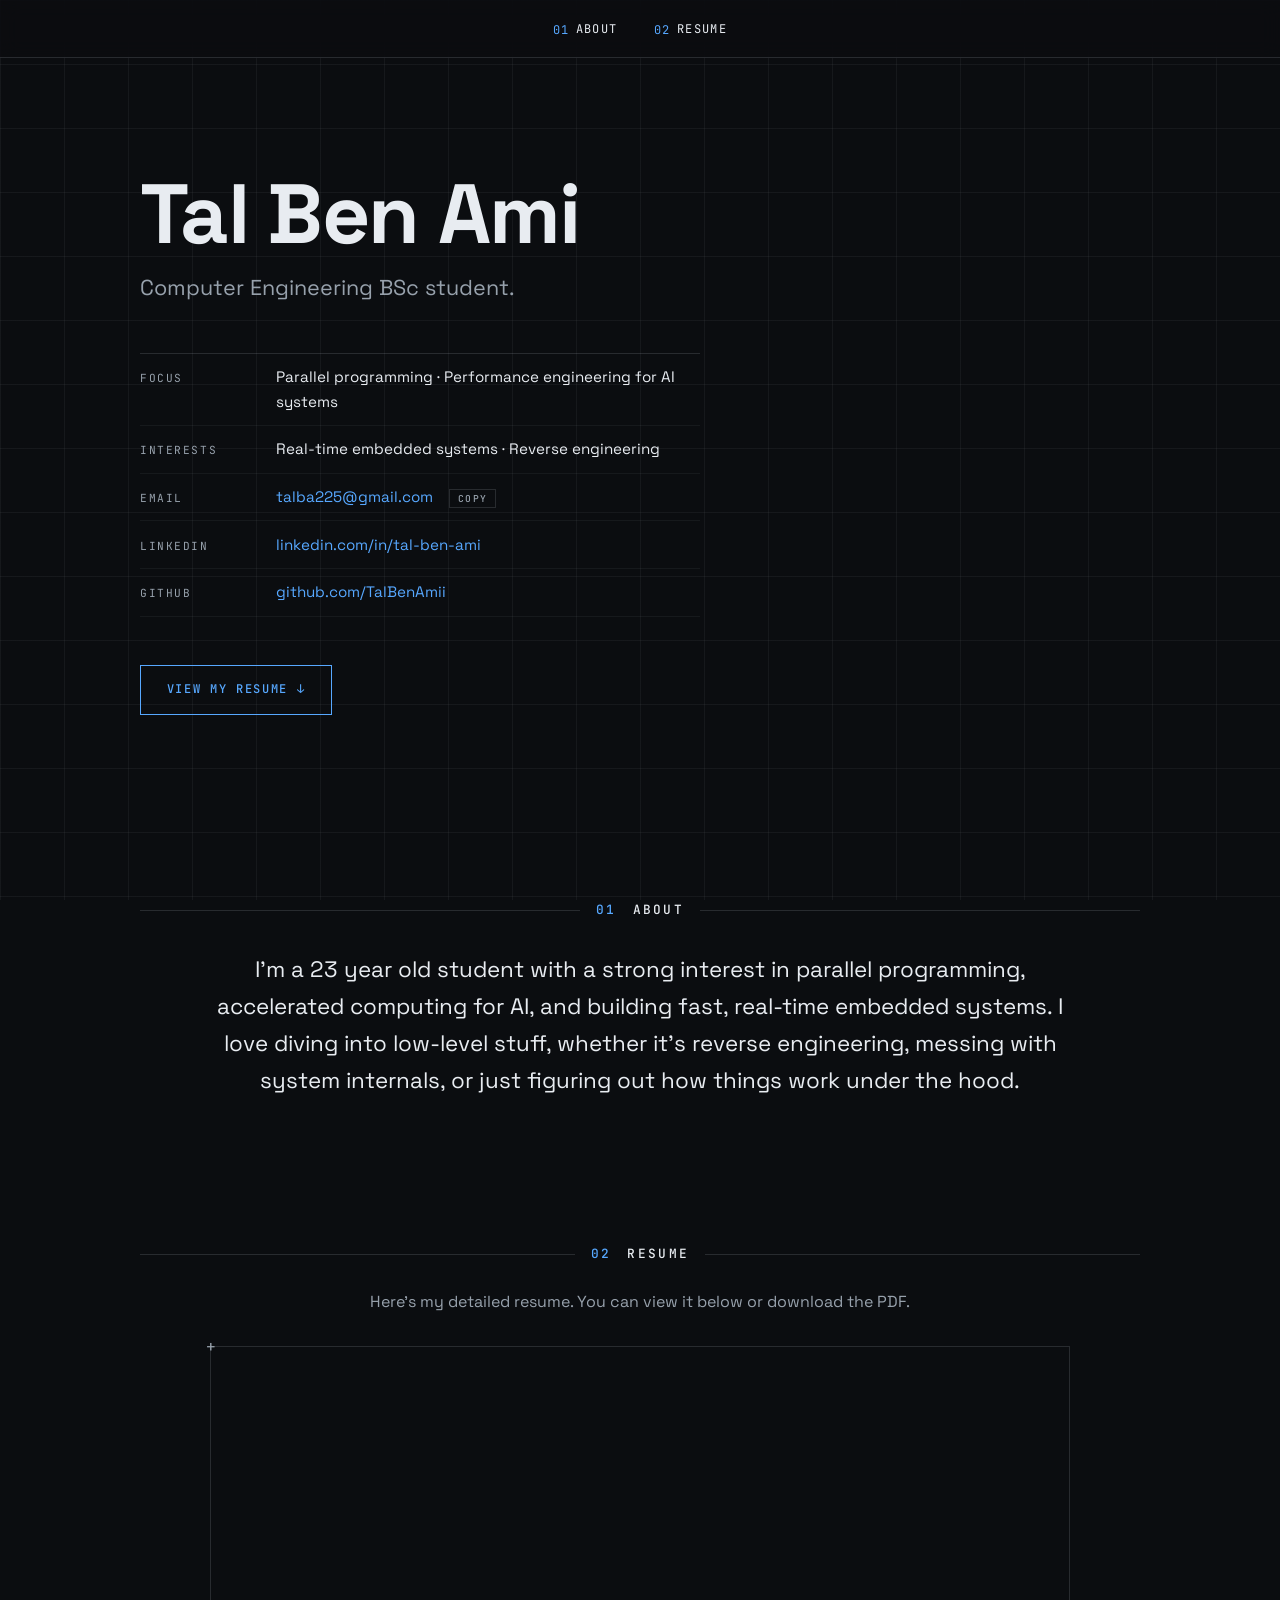
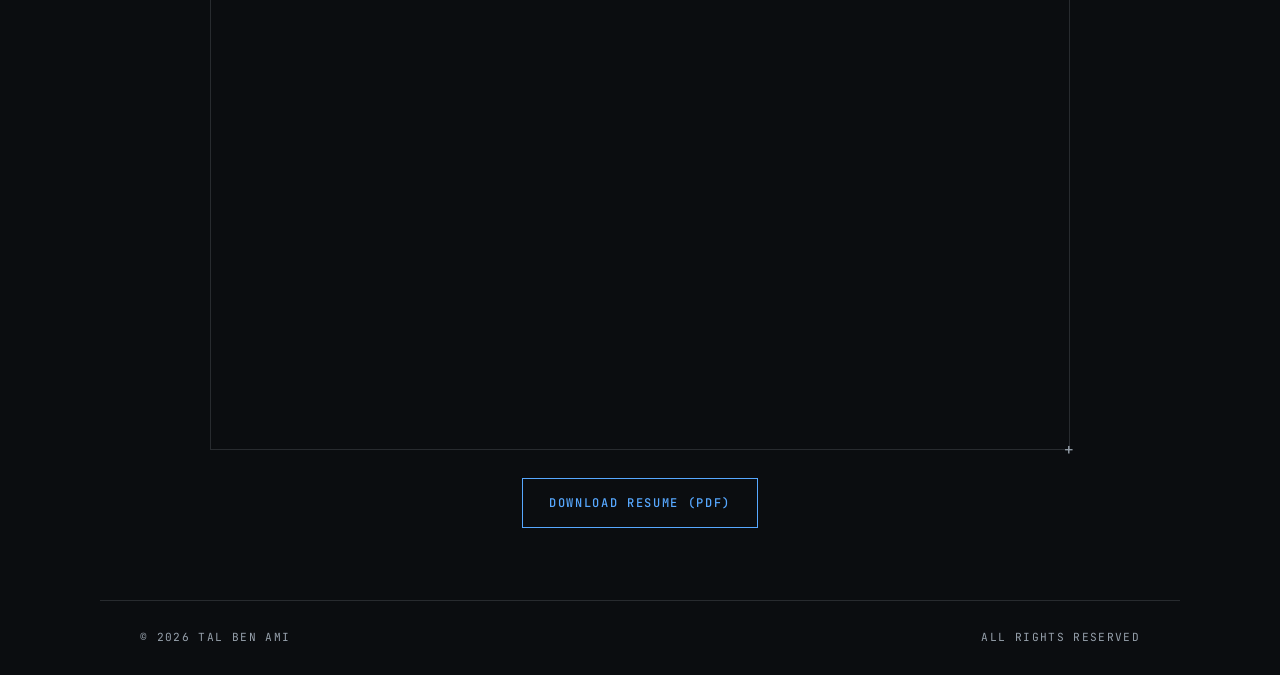
==== index.html @ 4668ff96 "Add revision footer, copy email button, mini terminal, print styles Footer shows the latest commit r" ====
<!DOCTYPE html>
<html lang="en">

<head>
    <meta charset="UTF-8">
    <meta name="viewport" content="width=device-width, initial-scale=1.0">
    <meta name="description" content="Tal Ben Ami's professional portfolio website.">
    <meta name="theme-color" content="#0b0d10">
    <title>Tal Ben Ami - Portfolio</title>

    <meta property="og:type" content="website">
    <meta property="og:url" content="https://talbenami.com/">
    <meta property="og:title" content="Tal Ben Ami - Portfolio">
    <meta property="og:description"
        content="Computer Engineering BSc student. Parallel programming, performance engineering for AI systems, real-time embedded systems.">
    <meta property="og:image" content="https://talbenami.com/og-image.png">
    <meta property="og:image:width" content="1200">
    <meta property="og:image:height" content="630">

    <link rel="icon" type="image/svg+xml" href="favicon.svg">
    <link rel="apple-touch-icon" href="apple-touch-icon.png">

    <link rel="preconnect" href="https://fonts.googleapis.com">
    <link rel="preconnect" href="https://fonts.gstatic.com" crossorigin>
    <link
        href="https://fonts.googleapis.com/css2?family=Space+Grotesk:wght@400;500;700&family=JetBrains+Mono:wght@400;500&display=swap"
        rel="stylesheet">

    <link rel="stylesheet" href="style.css">
</head>

<body>

    <header class="site-header">
        <nav class="main-nav">
            <ul>
                <li><a href="#about"><span class="nav-index">01</span>About</a></li>
                <li><a href="#resume"><span class="nav-index">02</span>Resume</a></li>
            </ul>
        </nav>
    </header>

    <main>
        <section id="hero" class="hero-section">
            <h1>Tal Ben&nbsp;Ami</h1>
            <p class="hero-role">Computer Engineering BSc student.</p>

            <dl class="hero-spec">
                <div class="spec-row">
                    <dt>Focus</dt>
                    <dd>Parallel programming &middot; Performance engineering for AI systems</dd>
                </div>
                <div class="spec-row">
                    <dt>Interests</dt>
                    <dd>Real-time embedded systems &middot; Reverse engineering</dd>
                </div>
                <div class="spec-row">
                    <dt>Email</dt>
                    <dd>
                        <a href="mailto:talba225@gmail.com">talba225@gmail.com</a>
                        <button type="button" class="copy-btn" data-copy="talba225@gmail.com">Copy</button>
                    </dd>
                </div>
                <div class="spec-row">
                    <dt>LinkedIn</dt>
                    <dd><a href="https://www.linkedin.com/in/tal-ben-ami/" target="_blank"
                            rel="noopener noreferrer">linkedin.com/in/tal-ben-ami</a></dd>
                </div>
                <div class="spec-row">
                    <dt>GitHub</dt>
                    <dd><a href="https://github.com/TalBenAmii" target="_blank"
                            rel="noopener noreferrer">github.com/TalBenAmii</a></dd>
                </div>
            </dl>

            <a href="#resume" class="cta-button">View my resume <span aria-hidden="true">&darr;</span></a>
        </section>

        <section id="about" class="content-section reveal">
            <h2 class="section-label"><span class="section-index">01</span>About</h2>
            <p class="about-text">
                I'm a 23 year old student with a strong interest in parallel programming, accelerated computing for AI,
                and building fast, real-time embedded systems. I love diving into low-level stuff, whether it's reverse
                engineering, messing with system internals, or just figuring out how things work under the hood.
            </p>
        </section>

        <section id="resume" class="content-section reveal">
            <h2 class="section-label"><span class="section-index">02</span>Resume</h2>
            <p class="section-note">Here's my detailed resume. You can view it below or download the PDF.</p>

            <div class="resume-container frame">
                <iframe src="resume.pdf" title="Tal Ben Ami's Resume" class="resume-iframe">
                    <p>Your browser does not support embedded PDFs. Please <a href="resume.pdf" download>download the
                            PDF</a> to view it.</p>
                </iframe>
                <a href="resume.pdf" class="resume-preview" target="_blank" rel="noopener noreferrer">
                    <img src="resume-preview.png" alt="First page of Tal Ben Ami's resume">
                </a>
            </div>
            <a href="resume.pdf" download class="download-button">Download resume (PDF)</a>
        </section>
    </main>

    <footer class="site-footer">
        <p>&copy; <span id="current-year"></span> Tal Ben Ami</p>
        <p id="site-rev"></p>
        <p>All rights reserved</p>
    </footer>

    <div id="terminal" class="terminal" hidden>
        <div id="terminal-output" class="terminal-output"></div>
        <form id="terminal-form" class="terminal-line">
            <label for="terminal-input" class="terminal-prompt">tal@talbenami.com:~$</label>
            <input id="terminal-input" autocomplete="off" spellcheck="false" aria-label="Terminal command">
        </form>
    </div>

    <script>
        document.documentElement.classList.add('js');
        document.getElementById('current-year').textContent = new Date().getFullYear();

        const observer = new IntersectionObserver((entries) => {
            for (const entry of entries) {
                if (entry.isIntersecting) {
                    entry.target.classList.add('is-visible');
                    observer.unobserve(entry.target);
                }
            }
        }, { threshold: 0.12 });
        document.querySelectorAll('.reveal').forEach((el) => observer.observe(el));

        const navLinks = document.querySelectorAll('.main-nav a');
        const spy = new IntersectionObserver((entries) => {
            for (const entry of entries) {
                if (!entry.isIntersecting) continue;
                navLinks.forEach((l) => l.classList.remove('active'));
                const link = document.querySelector(`.main-nav a[href="#${entry.target.id}"]`);
                if (link) link.classList.add('active');
            }
        }, { rootMargin: '-45% 0px -50% 0px' });
        document.querySelectorAll('main section[id]').forEach((s) => spy.observe(s));

        fetch('https://api.github.com/repos/TalBenAmii/my-portfolio/commits/main')
            .then((r) => (r.ok ? r.json() : null))
            .then((c) => {
                if (!c) return;
                document.getElementById('site-rev').textContent =
                    `Rev ${c.sha.slice(0, 7)} · ${c.commit.committer.date.slice(0, 10)}`;
            })
            .catch(() => { });

        document.querySelectorAll('.copy-btn').forEach((btn) => {
            btn.addEventListener('click', () => {
                navigator.clipboard.writeText(btn.dataset.copy).then(() => {
                    btn.textContent = 'Copied';
                    btn.classList.add('copied');
                    setTimeout(() => {
                        btn.textContent = 'Copy';
                        btn.classList.remove('copied');
                    }, 1500);
                });
            });
        });

        const terminal = document.getElementById('terminal');
        const termOutput = document.getElementById('terminal-output');
        const termInput = document.getElementById('terminal-input');
        const termCommands = {
            help: () => "commands: whoami, ls, cat resume, open github, open linkedin, email, clear, exit",
            whoami: () => 'Tal Ben Ami, Computer Engineering BSc student',
            ls: () => 'about  resume.pdf  github  linkedin',
            email: () => 'talba225@gmail.com',
            'cat resume': () => { window.open('resume.pdf', '_blank'); return 'opening resume.pdf'; },
            'open github': () => { window.open('https://github.com/TalBenAmii', '_blank'); return 'opening github.com/TalBenAmii'; },
            'open linkedin': () => { window.open('https://www.linkedin.com/in/tal-ben-ami/', '_blank'); return 'opening linkedin.com/in/tal-ben-ami'; },
        };
        const termPrint = (text) => {
            const line = document.createElement('p');
            line.textContent = text;
            termOutput.appendChild(line);
            termOutput.scrollTop = termOutput.scrollHeight;
        };
        document.addEventListener('keydown', (e) => {
            if (e.ctrlKey && e.key === '`') {
                e.preventDefault();
                terminal.hidden = !terminal.hidden;
                if (!terminal.hidden) {
                    if (!termOutput.childElementCount) termPrint("type 'help' for commands");
                    termInput.focus();
                }
            } else if (e.key === 'Escape' && !terminal.hidden) {
                terminal.hidden = true;
            }
        });
        document.getElementById('terminal-form').addEventListener('submit', (e) => {
            e.preventDefault();
            const cmd = termInput.value.trim().toLowerCase();
            termInput.value = '';
            if (!cmd) return;
            termPrint('$ ' + cmd);
            if (cmd === 'clear') { termOutput.textContent = ''; return; }
            if (cmd === 'exit') { terminal.hidden = true; return; }
            const handler = termCommands[cmd];
            termPrint(handler ? handler() : `command not found: ${cmd}. type 'help'`);
        });
    </script>
</body>

</html>
---- style.css ----
:root {
    --bg: #0b0d10;
    --line: rgba(220, 228, 236, 0.14);
    --line-faint: rgba(220, 228, 236, 0.055);
    --text: #e8ecf1;
    --text-muted: #97a1ac;
    --accent: #57a8ff;
    --font-sans: 'Space Grotesk', sans-serif;
    --font-mono: 'JetBrains Mono', monospace;
    --header-h: 58px;

    scroll-behavior: smooth;
    scroll-padding-top: calc(var(--header-h) + 20px);
}

* {
    box-sizing: border-box;
    margin: 0;
    padding: 0;
}

body {
    font-family: var(--font-sans);
    line-height: 1.6;
    background-color: var(--bg);
    color: var(--text);
    overflow-x: hidden;
    -webkit-font-smoothing: antialiased;
}

body::before {
    content: '';
    position: fixed;
    inset: 0;
    z-index: -1;
    pointer-events: none;
    background-image:
        linear-gradient(var(--line-faint) 1px, transparent 1px),
        linear-gradient(90deg, var(--line-faint) 1px, transparent 1px);
    background-size: 64px 64px;
}

::selection {
    background-color: var(--accent);
    color: var(--bg);
}

a {
    color: var(--accent);
    text-decoration: none;
    transition: color 0.2s ease;
}

a:hover,
a:focus-visible {
    text-decoration: underline;
    text-underline-offset: 4px;
}

:focus-visible {
    outline: 1px solid var(--accent);
    outline-offset: 3px;
}

/* ---------- header ---------- */

.site-header {
    position: sticky;
    top: 0;
    z-index: 100;
    display: flex;
    justify-content: center;
    align-items: center;
    height: var(--header-h);
    padding: 0 clamp(1.25rem, 4vw, 2.5rem);
    background-color: rgba(11, 13, 16, 0.82);
    backdrop-filter: blur(10px);
    -webkit-backdrop-filter: blur(10px);
    border-bottom: 1px solid var(--line);
}

.main-nav ul {
    list-style: none;
    display: flex;
    gap: clamp(1.25rem, 3vw, 2.25rem);
}

.main-nav a {
    font-family: var(--font-mono);
    font-size: 0.75rem;
    letter-spacing: 0.12em;
    text-transform: uppercase;
    color: var(--text);
    padding: 0.4rem 0;
    border-bottom: 1px solid transparent;
    transition: color 0.2s ease, border-color 0.2s ease;
}

.main-nav a:hover,
.main-nav a:focus-visible {
    color: var(--accent);
    border-bottom-color: var(--accent);
    text-decoration: none;
}

.nav-index {
    color: var(--accent);
    margin-right: 0.5em;
}

.main-nav a.active {
    color: var(--accent);
    border-bottom-color: var(--accent);
}

/* ---------- layout ---------- */

main {
    max-width: 1080px;
    margin: 0 auto;
    padding: 0 clamp(1.25rem, 5vw, 2.5rem);
}

/* ---------- hero ---------- */

.hero-section {
    min-height: calc(92vh - var(--header-h));
    display: flex;
    flex-direction: column;
    justify-content: center;
    align-items: flex-start;
    padding: clamp(4rem, 10vw, 7rem) 0;
}

h1 {
    font-size: clamp(2.75rem, 8vw, 5.25rem);
    font-weight: 700;
    letter-spacing: -0.02em;
    line-height: 1.04;
}

.hero-role {
    font-size: clamp(1.05rem, 2.5vw, 1.35rem);
    color: var(--text-muted);
    margin-top: 0.75rem;
}

.hero-spec {
    width: 100%;
    max-width: 560px;
    margin-top: 3rem;
    border-top: 1px solid var(--line);
}

.spec-row {
    display: grid;
    grid-template-columns: 120px 1fr;
    align-items: baseline;
    gap: 1rem;
    padding: 0.7rem 0;
    border-bottom: 1px solid var(--line-faint);
}

.spec-row dt {
    font-family: var(--font-mono);
    font-size: 0.7rem;
    letter-spacing: 0.14em;
    text-transform: uppercase;
    color: var(--text-muted);
}

.spec-row dd {
    font-size: 0.95rem;
}

/* ---------- buttons ---------- */

.cta-button,
.download-button {
    display: inline-block;
    font-family: var(--font-mono);
    font-size: 0.75rem;
    font-weight: 500;
    letter-spacing: 0.14em;
    text-transform: uppercase;
    color: var(--accent);
    background-color: transparent;
    border: 1px solid var(--accent);
    padding: 0.9rem 1.6rem;
    transition: background-color 0.2s ease, color 0.2s ease;
}

.cta-button:hover,
.cta-button:focus-visible,
.download-button:hover,
.download-button:focus-visible {
    background-color: var(--accent);
    color: var(--bg);
    text-decoration: none;
}

.cta-button {
    margin-top: 3rem;
}

.download-button {
    margin-top: 1.75rem;
}

/* ---------- sections ---------- */

.content-section {
    padding: clamp(2.75rem, 6vw, 4.5rem) 0;
    text-align: center;
}

.section-label {
    display: flex;
    align-items: center;
    gap: 1rem;
    font-family: var(--font-mono);
    font-size: 0.8rem;
    font-weight: 500;
    letter-spacing: 0.18em;
    text-transform: uppercase;
    color: var(--text);
}

.section-label::before,
.section-label::after {
    content: '';
    flex: 1;
    height: 1px;
    background-color: var(--line);
}

.section-index {
    color: var(--accent);
}

.section-note {
    color: var(--text-muted);
    margin: 1.5rem auto 0;
    max-width: 62ch;
}

.about-text {
    margin: 2rem auto 0;
    font-size: clamp(1.1rem, 2.2vw, 1.4rem);
    line-height: 1.65;
    max-width: 62ch;
}

/* ---------- resume ---------- */

.resume-container {
    max-width: 860px;
    margin: 2rem auto 0;
    border: 1px solid var(--line);
}

.frame {
    position: relative;
}

.frame::before,
.frame::after {
    font-family: var(--font-mono);
    color: var(--text-muted);
    content: '+';
    position: absolute;
    line-height: 1;
}

.frame::before {
    top: -0.55em;
    left: -0.32em;
}

.frame::after {
    bottom: -0.55em;
    right: -0.32em;
}

.resume-iframe {
    display: block;
    width: 100%;
    height: 78vh;
    border: none;
}

.resume-preview {
    display: none;
}

.resume-preview img {
    display: block;
    width: 100%;
}

/* ---------- copy button ---------- */

.copy-btn {
    font-family: var(--font-mono);
    font-size: 0.6rem;
    font-weight: 500;
    letter-spacing: 0.14em;
    text-transform: uppercase;
    color: var(--text-muted);
    background-color: transparent;
    border: 1px solid var(--line);
    padding: 0.15rem 0.5rem;
    margin-left: 0.75rem;
    cursor: pointer;
    transition: color 0.2s ease, border-color 0.2s ease;
}

.copy-btn:hover,
.copy-btn:focus-visible,
.copy-btn.copied {
    color: var(--accent);
    border-color: var(--accent);
}

/* ---------- terminal ---------- */

.terminal {
    position: fixed;
    bottom: 0;
    left: 0;
    right: 0;
    z-index: 200;
    background-color: rgba(11, 13, 16, 0.96);
    backdrop-filter: blur(10px);
    -webkit-backdrop-filter: blur(10px);
    border-top: 1px solid var(--accent);
    font-family: var(--font-mono);
    font-size: 0.8rem;
    padding: 1rem clamp(1.25rem, 4vw, 2.5rem);
}

.terminal-output {
    max-height: 30vh;
    overflow-y: auto;
}

.terminal-output p {
    color: var(--text-muted);
    margin-bottom: 0.3rem;
}

.terminal-line {
    display: flex;
    gap: 0.6rem;
    align-items: baseline;
}

.terminal-prompt {
    color: var(--accent);
    white-space: nowrap;
}

.terminal input {
    flex: 1;
    background-color: transparent;
    border: none;
    outline: none;
    color: var(--text);
    font-family: var(--font-mono);
    font-size: 0.8rem;
}

/* ---------- error page ---------- */

.error-section {
    align-items: center;
    justify-content: center;
    text-align: center;
    min-height: calc(100vh - var(--header-h));
}

.error-kicker {
    font-family: var(--font-mono);
    font-size: 0.8rem;
    font-weight: 500;
    letter-spacing: 0.2em;
    color: var(--accent);
    margin-bottom: 1.5rem;
}

/* ---------- footer ---------- */

.site-footer {
    max-width: 1080px;
    margin: 0 auto;
    padding: 1.75rem clamp(1.25rem, 5vw, 2.5rem);
    border-top: 1px solid var(--line);
    display: flex;
    justify-content: space-between;
    gap: 1rem;
    font-family: var(--font-mono);
    font-size: 0.7rem;
    letter-spacing: 0.12em;
    text-transform: uppercase;
    color: var(--text-muted);
}

/* ---------- motion ---------- */

.js .reveal {
    opacity: 0;
    transform: translateY(18px);
    transition: opacity 0.6s ease, transform 0.6s cubic-bezier(0.2, 0.7, 0.3, 1);
}

.js .reveal.is-visible {
    opacity: 1;
    transform: none;
}

@media (prefers-reduced-motion: no-preference) {
    .hero-section > * {
        animation: rise 0.7s cubic-bezier(0.2, 0.7, 0.3, 1) both;
    }

    .hero-section > *:nth-child(2) {
        animation-delay: 0.07s;
    }

    .hero-section > *:nth-child(3) {
        animation-delay: 0.14s;
    }

    .hero-section > *:nth-child(4) {
        animation-delay: 0.21s;
    }

    .hero-section > *:nth-child(5) {
        animation-delay: 0.28s;
    }
}

@keyframes rise {
    from {
        opacity: 0;
        transform: translateY(16px);
    }

    to {
        opacity: 1;
        transform: none;
    }
}

@media (prefers-reduced-motion: reduce) {
    :root {
        scroll-behavior: auto;
    }

    .js .reveal {
        opacity: 1;
        transform: none;
        transition: none;
    }
}

/* ---------- responsive ---------- */

@media (max-width: 768px) {
    .resume-iframe {
        display: none;
    }

    .resume-preview {
        display: block;
    }

    .spec-row {
        grid-template-columns: 96px 1fr;
    }
}

@media (max-width: 480px) {
    .main-nav {
        width: 100%;
    }

    .main-nav ul {
        justify-content: space-around;
    }

    .nav-index {
        display: none;
    }
}

/* ---------- print ---------- */

@media print {
    body {
        background-color: #fff;
        color: #111;
    }

    body::before,
    .site-header,
    .cta-button,
    .resume-container,
    .download-button,
    .terminal,
    .copy-btn {
        display: none;
    }

    .hero-section {
        min-height: 0;
        padding: 1rem 0;
    }

    .hero-section > * {
        animation: none;
    }

    .content-section {
        padding: 1.25rem 0;
    }

    .js .reveal {
        opacity: 1;
        transform: none;
        transition: none;
    }

    h1,
    h2,
    .section-label,
    .spec-row dd,
    .about-text {
        color: #111;
    }

    a {
        color: #14508c;
    }

    .hero-role,
    .section-note,
    .spec-row dt,
    .site-footer {
        color: #555;
    }

    .hero-spec,
    .site-footer {
        border-top-color: #bbb;
    }

    .spec-row {
        border-bottom-color: #ddd;
    }

    .section-label::before,
    .section-label::after {
        background-color: #bbb;
    }
}
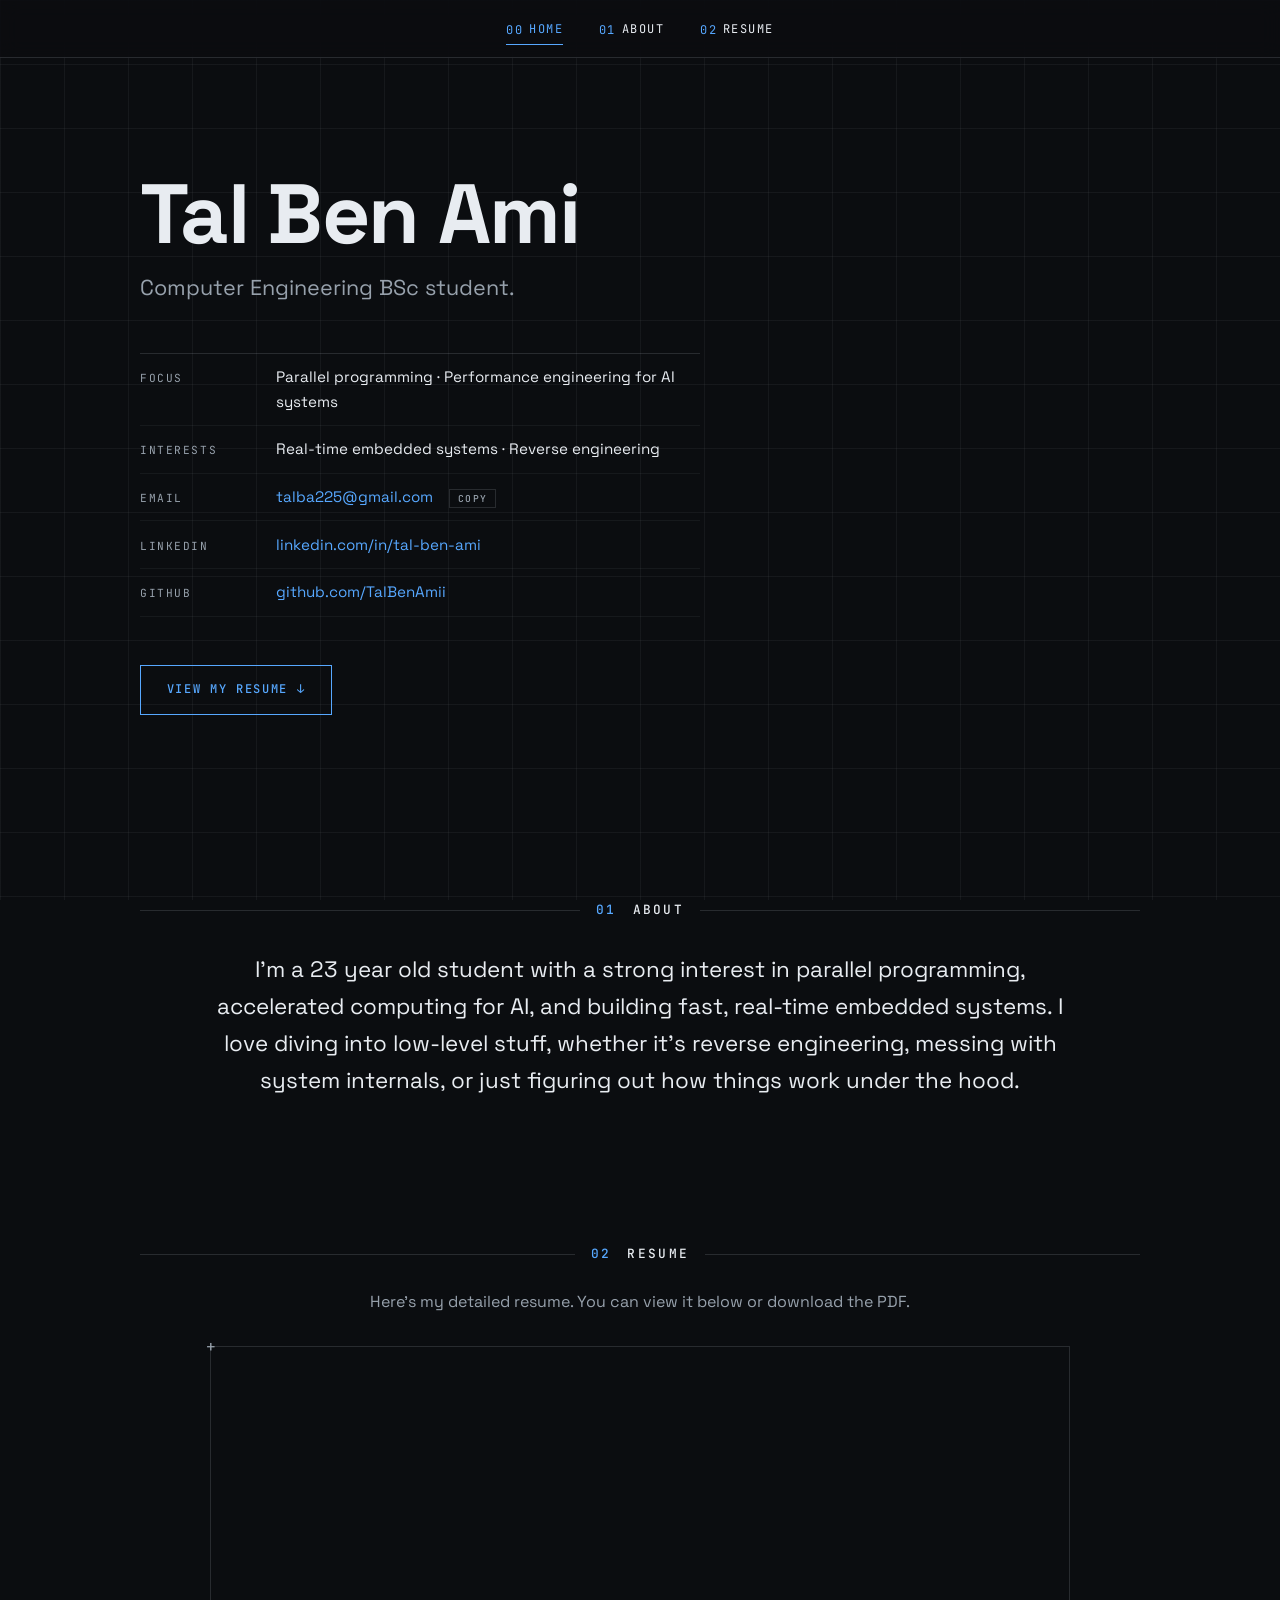
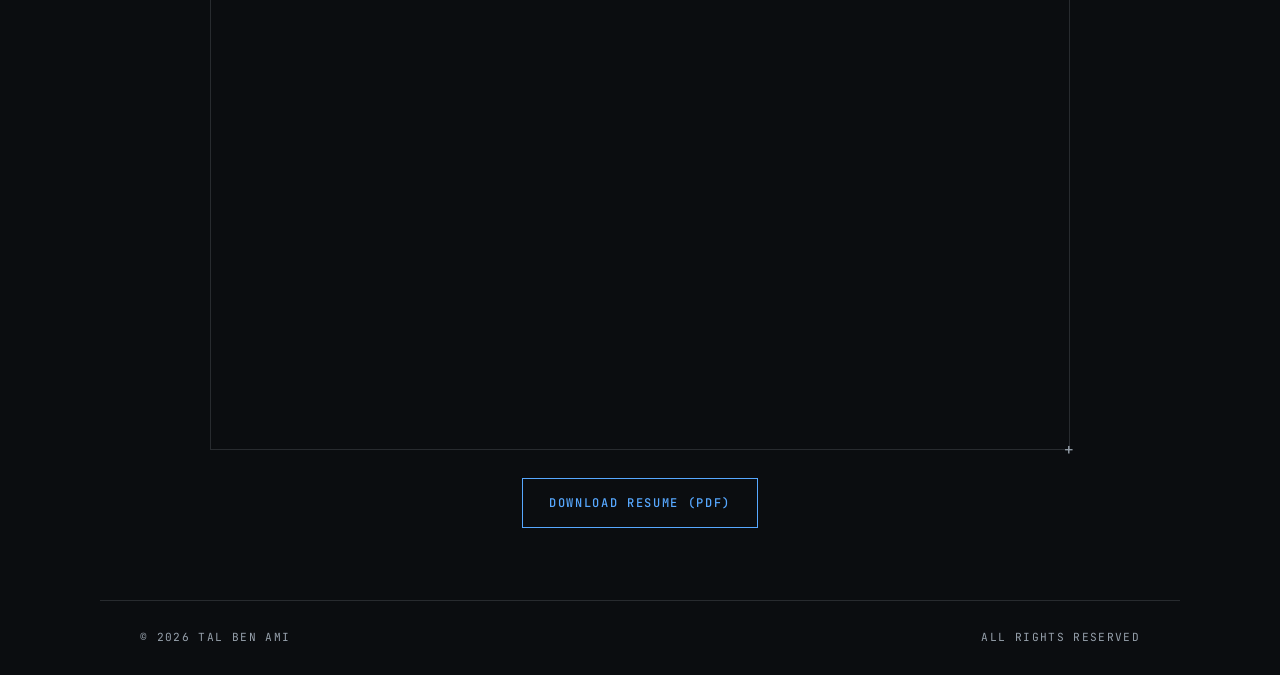
==== commit 0437bd05: "Add 00 Home nav link and day-month-year rev date Co-Authored-By: Claude Fable 5 <noreply@anthropic.c" ====
--- a/index.html
+++ b/index.html
@@ -34,6 +34,7 @@
     <header class="site-header">
         <nav class="main-nav">
             <ul>
+                <li><a href="#hero"><span class="nav-index">00</span>Home</a></li>
                 <li><a href="#about"><span class="nav-index">01</span>About</a></li>
                 <li><a href="#resume"><span class="nav-index">02</span>Resume</a></li>
             </ul>
@@ -145,8 +146,9 @@
             .then((r) => (r.ok ? r.json() : null))
             .then((c) => {
                 if (!c) return;
+                const [year, month, day] = c.commit.committer.date.slice(0, 10).split('-');
                 document.getElementById('site-rev').textContent =
-                    `Rev ${c.sha.slice(0, 7)} · ${c.commit.committer.date.slice(0, 10)}`;
+                    `Rev ${c.sha.slice(0, 7)} · ${day}-${month}-${year}`;
             })
             .catch(() => { });
 
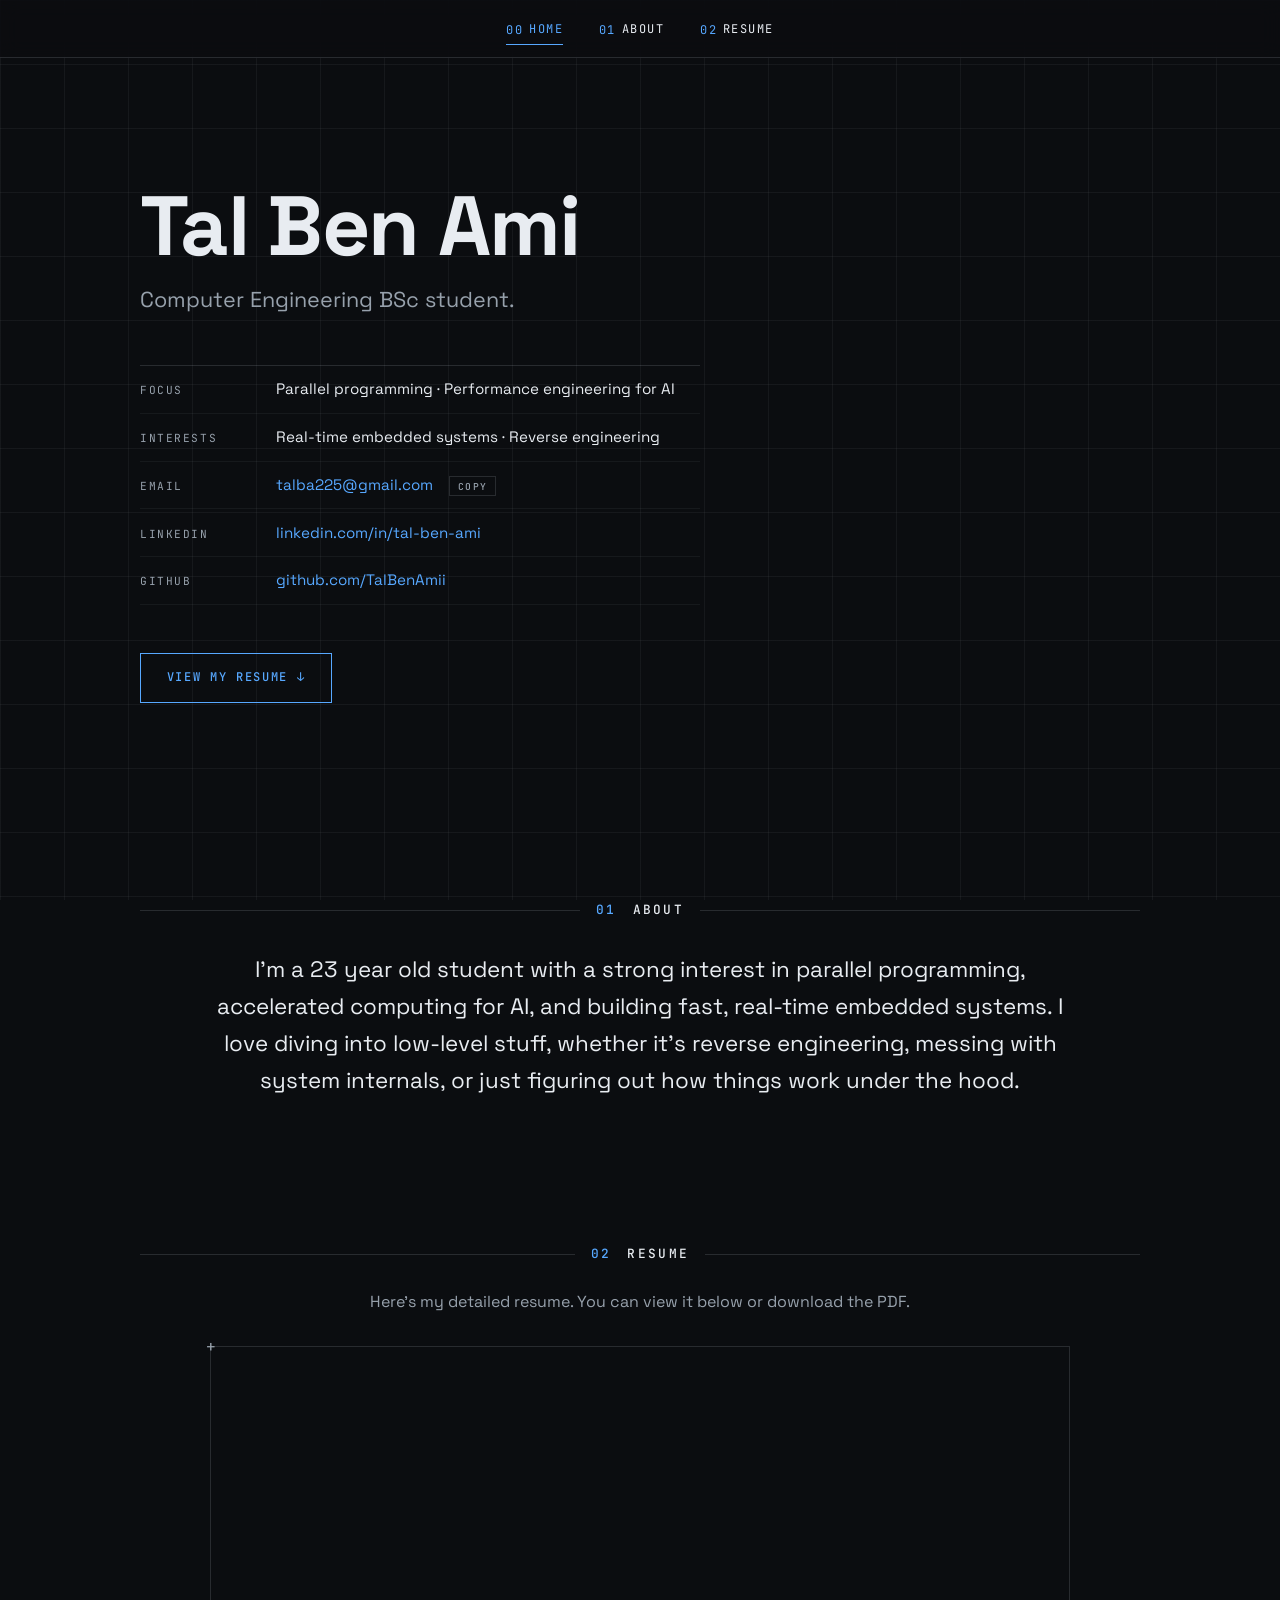
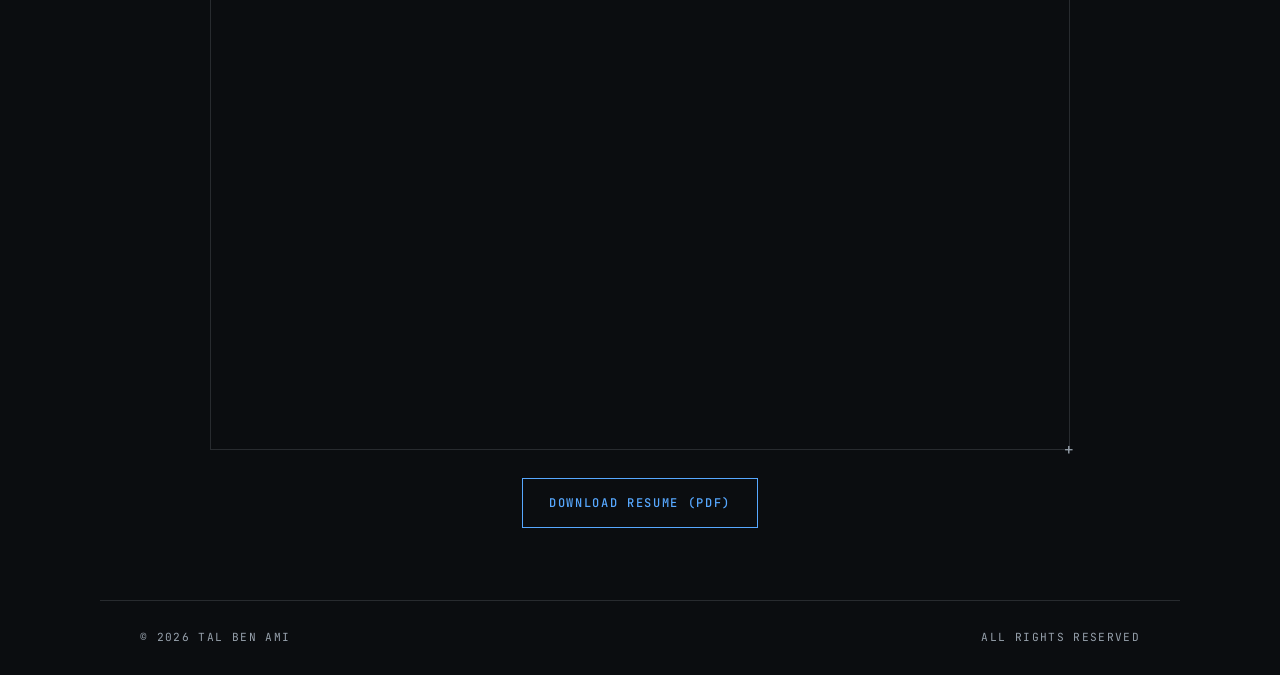
==== commit 1e4eca7f: "Merge nav home link and rev date format" ====
--- a/index.html
+++ b/index.html
@@ -12,7 +12,7 @@
     <meta property="og:url" content="https://talbenami.com/">
     <meta property="og:title" content="Tal Ben Ami - Portfolio">
     <meta property="og:description"
-        content="Computer Engineering BSc student. Parallel programming, performance engineering for AI systems, real-time embedded systems.">
+        content="Computer Engineering BSc student. Parallel programming, performance engineering for AI, real-time embedded systems.">
     <meta property="og:image" content="https://talbenami.com/og-image.png">
     <meta property="og:image:width" content="1200">
     <meta property="og:image:height" content="630">
@@ -49,7 +49,7 @@
             <dl class="hero-spec">
                 <div class="spec-row">
                     <dt>Focus</dt>
-                    <dd>Parallel programming &middot; Performance engineering for AI systems</dd>
+                    <dd>Parallel programming &middot; Performance engineering for AI</dd>
                 </div>
                 <div class="spec-row">
                     <dt>Interests</dt>
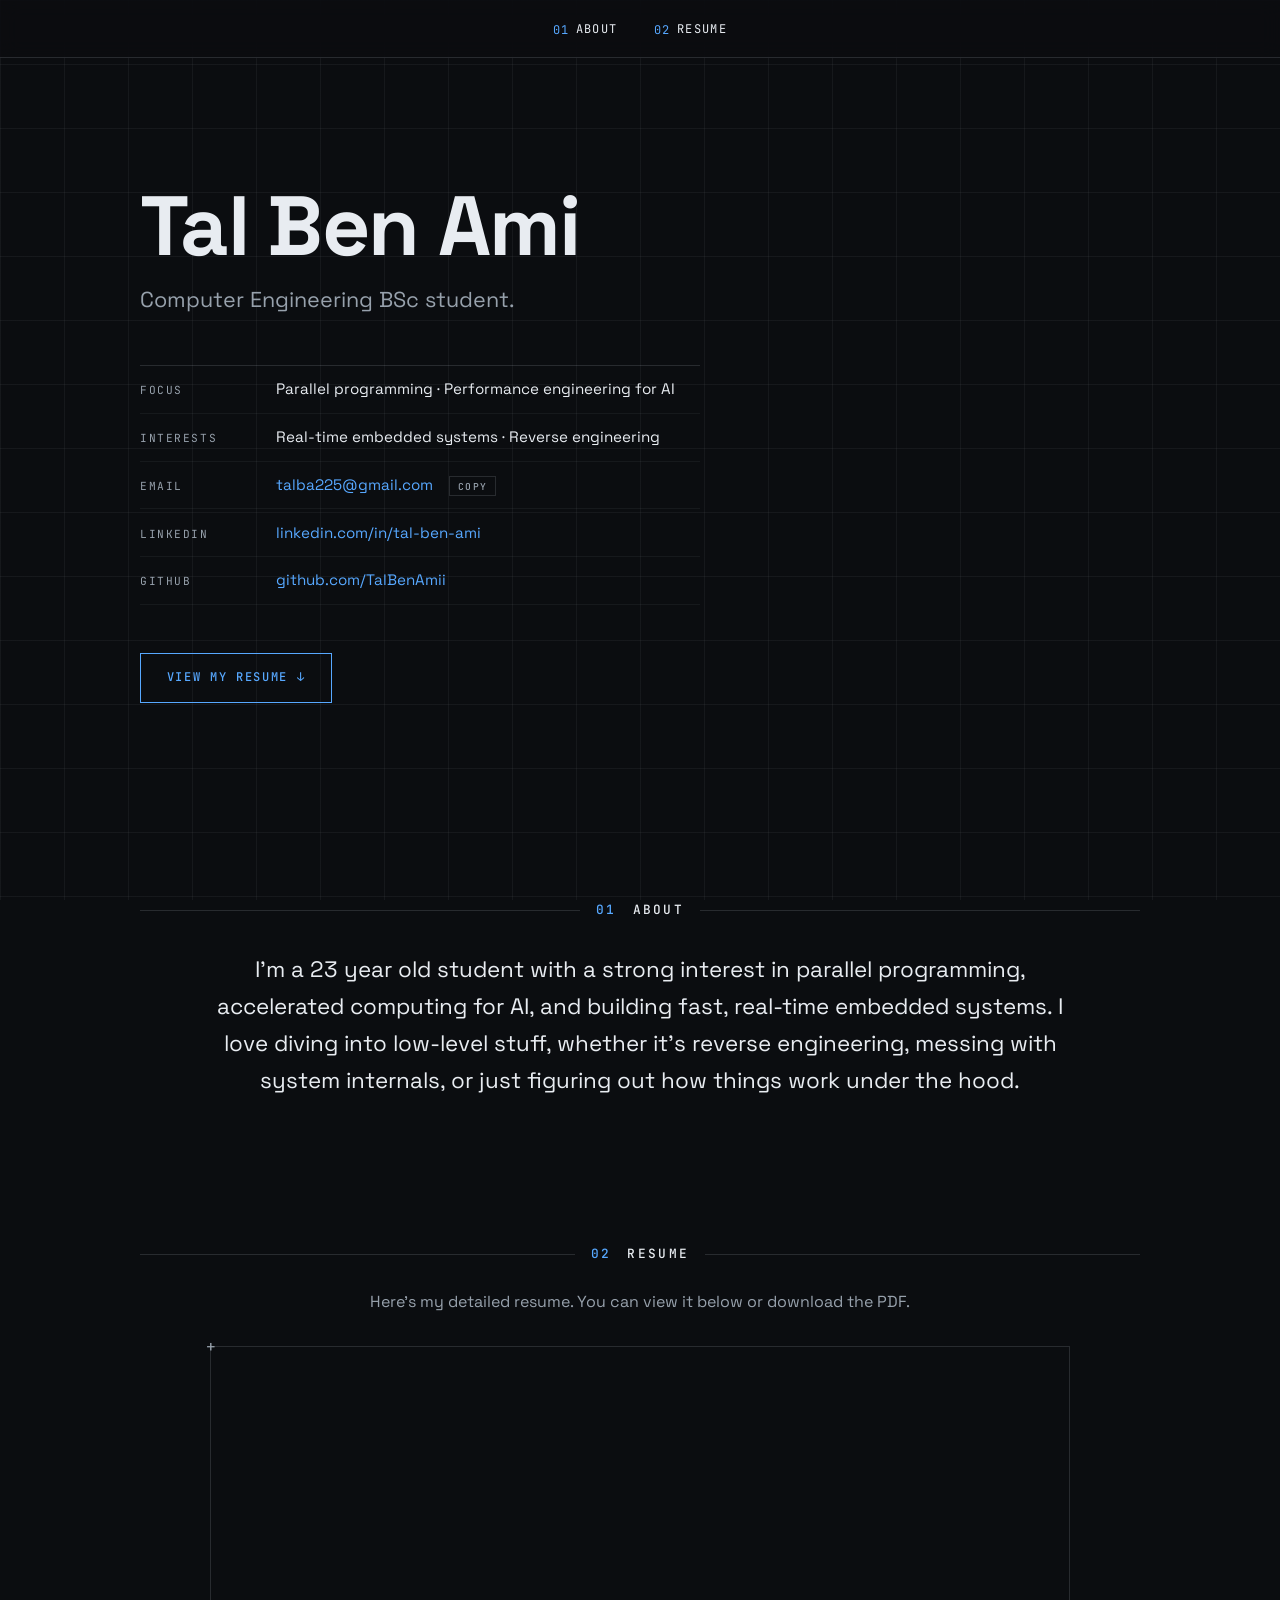
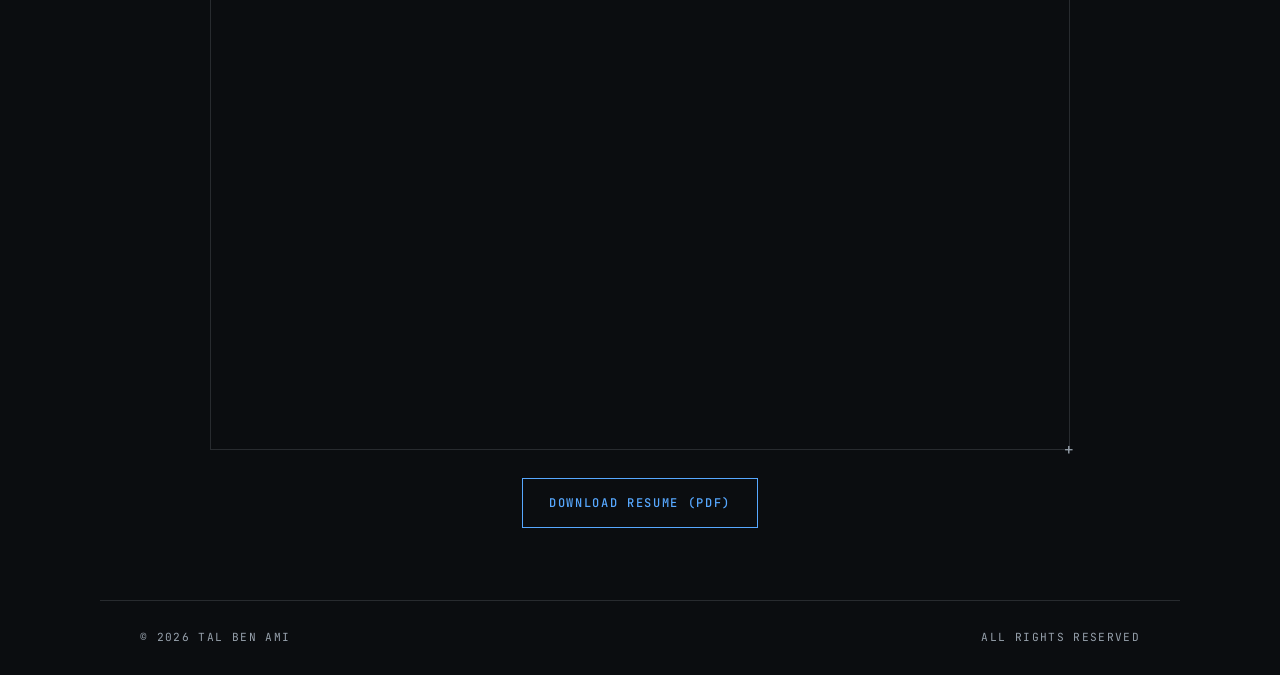
==== commit 8a0732ff: "Reword share description" ====
--- a/index.html
+++ b/index.html
@@ -34,7 +34,6 @@
     <header class="site-header">
         <nav class="main-nav">
             <ul>
-                <li><a href="#hero"><span class="nav-index">00</span>Home</a></li>
                 <li><a href="#about"><span class="nav-index">01</span>About</a></li>
                 <li><a href="#resume"><span class="nav-index">02</span>Resume</a></li>
             </ul>
@@ -146,9 +145,8 @@
             .then((r) => (r.ok ? r.json() : null))
             .then((c) => {
                 if (!c) return;
-                const [year, month, day] = c.commit.committer.date.slice(0, 10).split('-');
                 document.getElementById('site-rev').textContent =
-                    `Rev ${c.sha.slice(0, 7)} · ${day}-${month}-${year}`;
+                    `Rev ${c.sha.slice(0, 7)} · ${c.commit.committer.date.slice(0, 10)}`;
             })
             .catch(() => { });
 
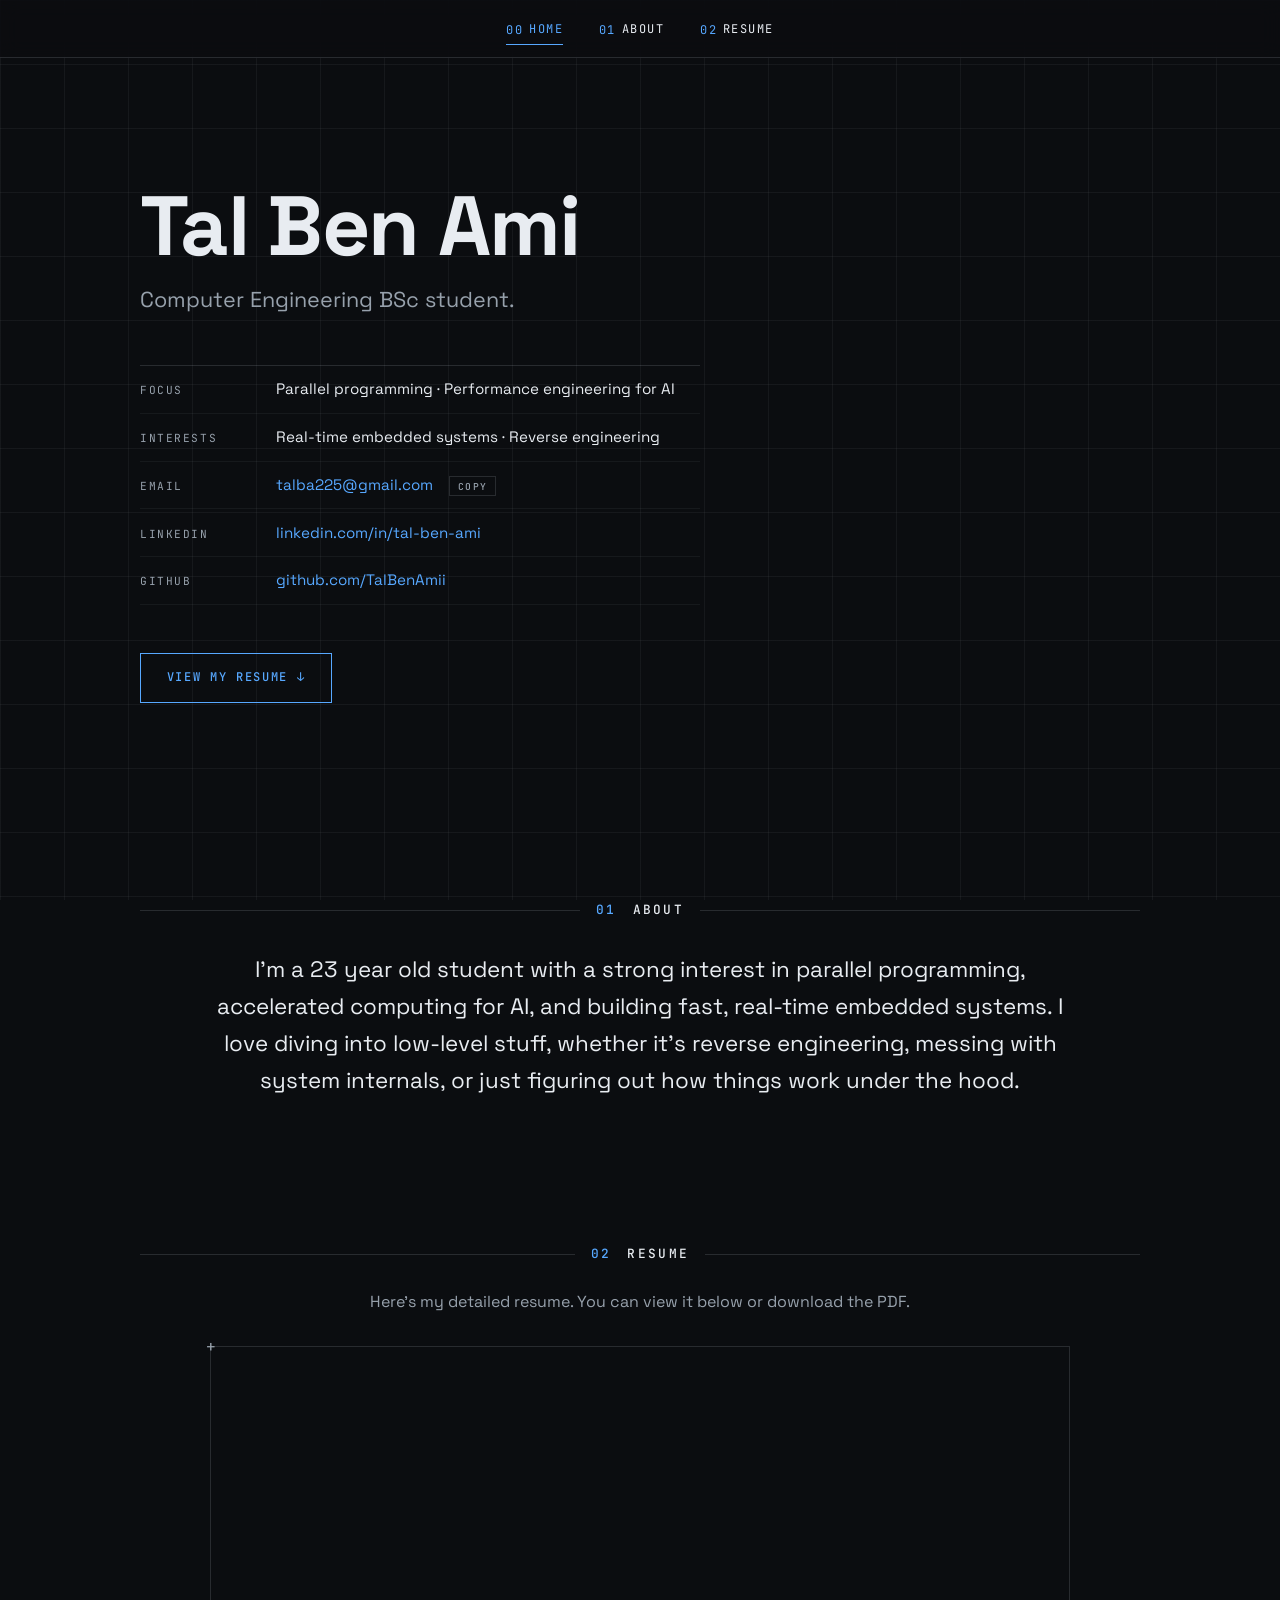
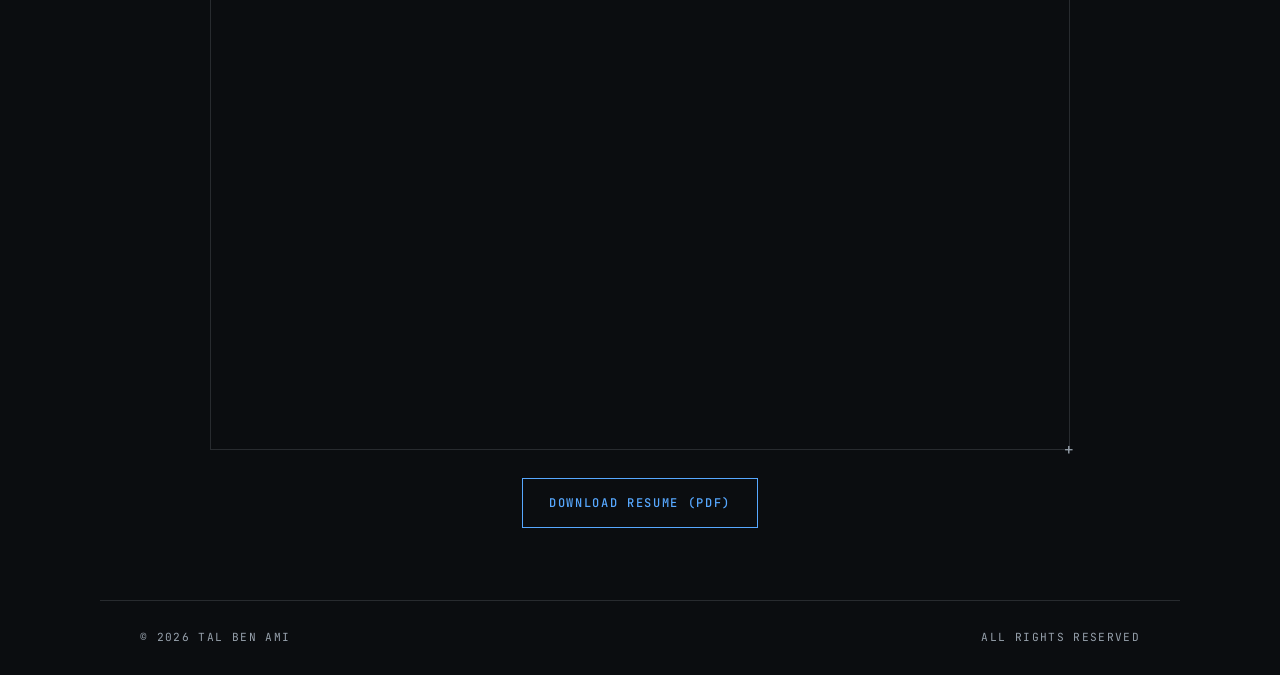
==== commit c604ee3c: "Update performance engineering CV and resume preview" ====
--- a/index.html
+++ b/index.html
@@ -34,6 +34,7 @@
     <header class="site-header">
         <nav class="main-nav">
             <ul>
+                <li><a href="#hero"><span class="nav-index">00</span>Home</a></li>
                 <li><a href="#about"><span class="nav-index">01</span>About</a></li>
                 <li><a href="#resume"><span class="nav-index">02</span>Resume</a></li>
             </ul>
@@ -90,15 +91,15 @@
             <p class="section-note">Here's my detailed resume. You can view it below or download the PDF.</p>
 
             <div class="resume-container frame">
-                <iframe src="resume.pdf" title="Tal Ben Ami's Resume" class="resume-iframe">
-                    <p>Your browser does not support embedded PDFs. Please <a href="resume.pdf" download>download the
+                <iframe src="resume.pdf?v=b72dee72682b" title="Tal Ben Ami's Resume" class="resume-iframe">
+                    <p>Your browser does not support embedded PDFs. Please <a href="resume.pdf?v=b72dee72682b" download>download the
                             PDF</a> to view it.</p>
                 </iframe>
-                <a href="resume.pdf" class="resume-preview" target="_blank" rel="noopener noreferrer">
-                    <img src="resume-preview.png" alt="First page of Tal Ben Ami's resume">
+                <a href="resume.pdf?v=b72dee72682b" class="resume-preview" target="_blank" rel="noopener noreferrer">
+                    <img src="resume-preview.png?v=b72dee72682b" alt="First page of Tal Ben Ami's resume">
                 </a>
             </div>
-            <a href="resume.pdf" download class="download-button">Download resume (PDF)</a>
+            <a href="resume.pdf?v=b72dee72682b" download="Tal-Ben-Ami-Resume.pdf" class="download-button">Download resume (PDF)</a>
         </section>
     </main>
 
@@ -145,8 +146,9 @@
             .then((r) => (r.ok ? r.json() : null))
             .then((c) => {
                 if (!c) return;
+                const [year, month, day] = c.commit.committer.date.slice(0, 10).split('-');
                 document.getElementById('site-rev').textContent =
-                    `Rev ${c.sha.slice(0, 7)} · ${c.commit.committer.date.slice(0, 10)}`;
+                    `Rev ${c.sha.slice(0, 7)} · ${day}-${month}-${year}`;
             })
             .catch(() => { });
 
@@ -171,7 +173,7 @@
             whoami: () => 'Tal Ben Ami, Computer Engineering BSc student',
             ls: () => 'about  resume.pdf  github  linkedin',
             email: () => 'talba225@gmail.com',
-            'cat resume': () => { window.open('resume.pdf', '_blank'); return 'opening resume.pdf'; },
+            'cat resume': () => { window.open('resume.pdf?v=b72dee72682b', '_blank'); return 'opening resume.pdf'; },
             'open github': () => { window.open('https://github.com/TalBenAmii', '_blank'); return 'opening github.com/TalBenAmii'; },
             'open linkedin': () => { window.open('https://www.linkedin.com/in/tal-ben-ami/', '_blank'); return 'opening linkedin.com/in/tal-ben-ami'; },
         };
